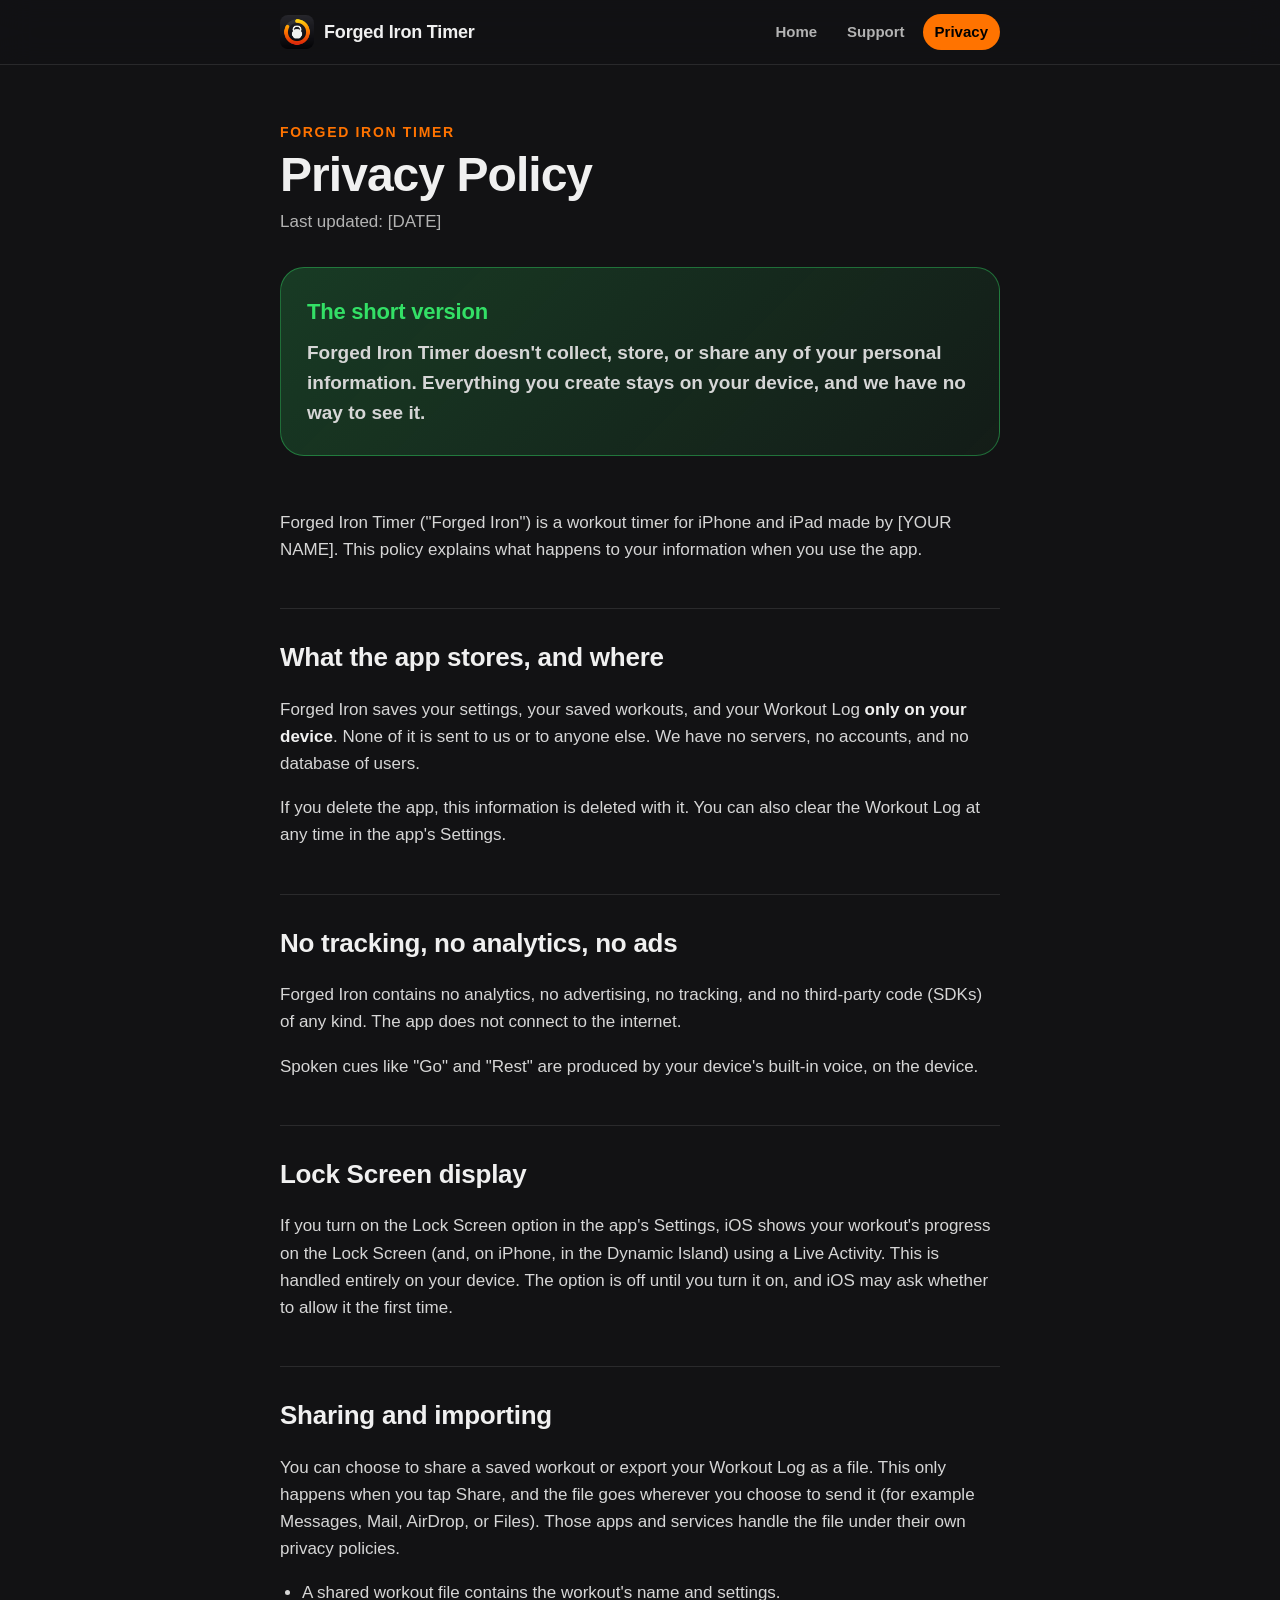
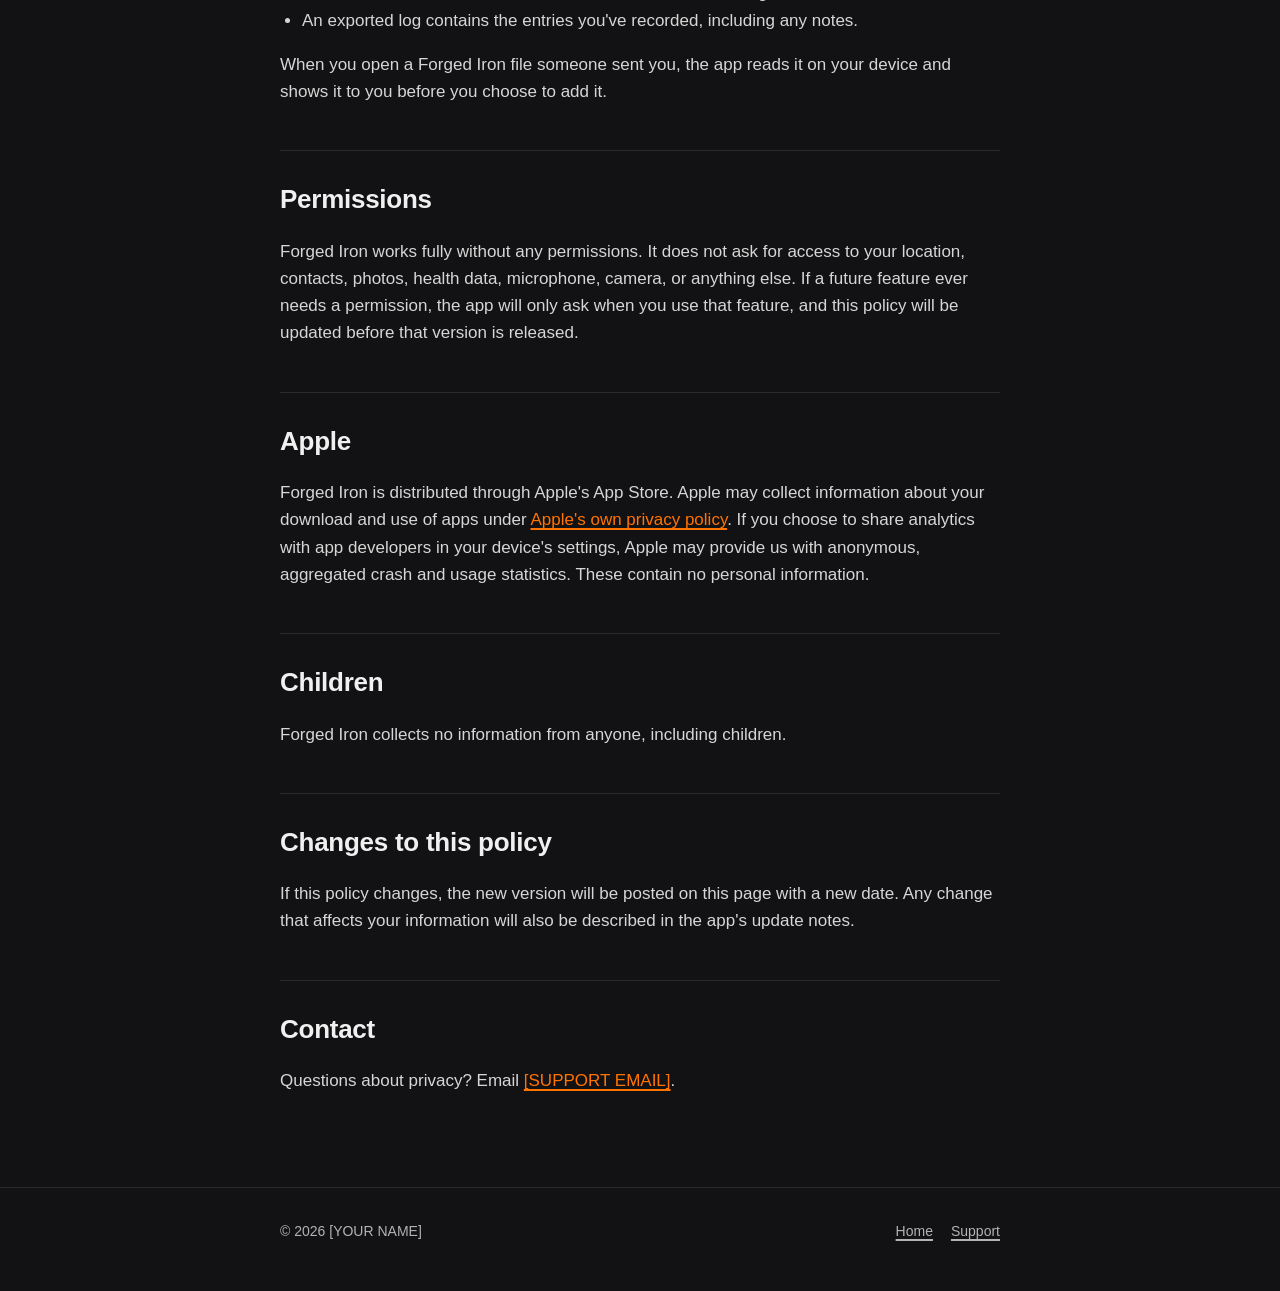
==== privacy.html @ dd50a9f7 "Add files via upload" ====
<!DOCTYPE html>
<html lang="en">
<head>
    <meta charset="utf-8">
    <meta name="viewport" content="width=device-width, initial-scale=1">
    <title>Privacy Policy — Forged Iron Timer</title>
    <meta name="description" content="Forged Iron Timer collects no personal information. Everything stays on your device.">
    <meta name="theme-color" content="#121214">
    <link rel="icon" href="favicon.png">
    <link rel="apple-touch-icon" href="apple-touch-icon.png">
    <link rel="stylesheet" href="style.css">
</head>
<body>
    <header class="site-header">
        <div class="wrap">
            <a class="brand" href="./"><img src="icon.png" alt=""><span>Forged Iron Timer</span></a>
            <nav class="site-nav">
                <a href="./">Home</a>
                <a href="support.html">Support</a>
                <a href="privacy.html" aria-current="page">Privacy</a>
            </nav>
        </div>
    </header>

    <main class="wrap prose">
        <div class="page-title">
            <div class="eyebrow">Forged Iron Timer</div>
            <h1>Privacy Policy</h1>
            <p class="updated">Last updated: [DATE]</p>
        </div>

        <div class="callout">
            <h2>The short version</h2>
            <p>Forged Iron Timer doesn't collect, store, or share any of your personal information. Everything you create stays on your device, and we have no way to see it.</p>
        </div>

        <section>
            <p>Forged Iron Timer ("Forged Iron") is a workout timer for iPhone and iPad made by [YOUR NAME]. This policy explains what happens to your information when you use the app.</p>
        </section>

        <section>
            <h2>What the app stores, and where</h2>
            <p>Forged Iron saves your settings, your saved workouts, and your Workout Log <strong>only on your device</strong>. None of it is sent to us or to anyone else. We have no servers, no accounts, and no database of users.</p>
            <p>If you delete the app, this information is deleted with it. You can also clear the Workout Log at any time in the app's Settings.</p>
        </section>

        <section>
            <h2>No tracking, no analytics, no ads</h2>
            <p>Forged Iron contains no analytics, no advertising, no tracking, and no third-party code (SDKs) of any kind. The app does not connect to the internet.</p>
            <p>Spoken cues like "Go" and "Rest" are produced by your device's built-in voice, on the device.</p>
        </section>

        <section>
            <h2>Lock Screen display</h2>
            <p>If you turn on the Lock Screen option in the app's Settings, iOS shows your workout's progress on the Lock Screen (and, on iPhone, in the Dynamic Island) using a Live Activity. This is handled entirely on your device. The option is off until you turn it on, and iOS may ask whether to allow it the first time.</p>
        </section>

        <section>
            <h2>Sharing and importing</h2>
            <p>You can choose to share a saved workout or export your Workout Log as a file. This only happens when you tap Share, and the file goes wherever you choose to send it (for example Messages, Mail, AirDrop, or Files). Those apps and services handle the file under their own privacy policies.</p>
            <ul>
                <li>A shared workout file contains the workout's name and settings.</li>
                <li>An exported log contains the entries you've recorded, including any notes.</li>
            </ul>
            <p>When you open a Forged Iron file someone sent you, the app reads it on your device and shows it to you before you choose to add it.</p>
        </section>

        <section>
            <h2>Permissions</h2>
            <p>Forged Iron works fully without any permissions. It does not ask for access to your location, contacts, photos, health data, microphone, camera, or anything else. If a future feature ever needs a permission, the app will only ask when you use that feature, and this policy will be updated before that version is released.</p>
        </section>

        <section>
            <h2>Apple</h2>
            <p>Forged Iron is distributed through Apple's App Store. Apple may collect information about your download and use of apps under <a href="https://www.apple.com/legal/privacy/">Apple's own privacy policy</a>. If you choose to share analytics with app developers in your device's settings, Apple may provide us with anonymous, aggregated crash and usage statistics. These contain no personal information.</p>
        </section>

        <section>
            <h2>Children</h2>
            <p>Forged Iron collects no information from anyone, including children.</p>
        </section>

        <section>
            <h2>Changes to this policy</h2>
            <p>If this policy changes, the new version will be posted on this page with a new date. Any change that affects your information will also be described in the app's update notes.</p>
        </section>

        <section>
            <h2>Contact</h2>
            <p>Questions about privacy? Email <a href="mailto:[SUPPORT EMAIL]">[SUPPORT EMAIL]</a>.</p>
        </section>
    </main>

    <footer class="site-footer">
        <div class="wrap">
            <span>© 2026 [YOUR NAME]</span>
            <nav>
                <a href="./">Home</a>
                <a href="support.html">Support</a>
            </nav>
        </div>
    </footer>
</body>
</html>
---- style.css ----
/* Forged Iron Timer website.
   Colors match Shared/Theme.swift in the app. No web fonts, scripts, or outside
   requests, so the site keeps the app's no-tracking promise too. */

:root {
    --background: #121214;
    --surface: #26262b;
    --surface-raised: #2f2f35;
    --text: #f0f0f0;
    --muted: #b3b3b3;
    --line: rgba(255, 255, 255, 0.1);

    --forge: #ff7300;   /* EMOM, accent */
    --volt: #00d1ff;
    --blaze: #ff2e8c;   /* Tabata */
    --surge: #b880ff;   /* Countdown */
    --chalk: #f0f0f0;   /* For Time */
    --steel: #6ba3ff;   /* Custom */
    --lime: #c2ff1a;
    --ready: #ffd600;
    --done: #33e066;

    --radius: 24px;
    --width: 760px;
    --font: ui-rounded, "SF Pro Rounded", -apple-system, BlinkMacSystemFont, "Segoe UI", Roboto, sans-serif;
    color-scheme: dark;
}

* { box-sizing: border-box; }

html { -webkit-text-size-adjust: 100%; }

body {
    margin: 0;
    background: var(--background);
    color: var(--text);
    font-family: var(--font);
    font-size: 17px;
    line-height: 1.6;
}

a { color: var(--forge); text-decoration-thickness: 2px; text-underline-offset: 3px; }
a:hover { color: var(--ready); }

.wrap { max-width: var(--width); margin: 0 auto; padding: 0 20px; }

/* ---------- Header ---------- */

.site-header {
    position: sticky;
    top: 0;
    z-index: 10;
    background: rgba(18, 18, 20, 0.85);
    backdrop-filter: blur(16px);
    -webkit-backdrop-filter: blur(16px);
    border-bottom: 1px solid var(--line);
}

.site-header .wrap {
    display: flex;
    align-items: center;
    justify-content: space-between;
    height: 64px;
}

.brand {
    display: flex;
    align-items: center;
    gap: 10px;
    color: var(--text);
    font-weight: 900;
    font-size: 18px;
    letter-spacing: -0.01em;
    text-decoration: none;
}

.brand img { width: 34px; height: 34px; border-radius: 8px; }
.brand:hover { color: var(--text); }

.site-nav { display: flex; gap: 6px; }

.site-nav a {
    color: var(--muted);
    font-weight: 700;
    font-size: 15px;
    text-decoration: none;
    padding: 6px 12px;
    border-radius: 999px;
}

.site-nav a:hover { color: var(--text); background: var(--surface); }
.site-nav a[aria-current="page"] { color: #000; background: var(--forge); }

/* ---------- Hero ---------- */

.hero {
    text-align: center;
    padding: 72px 0 48px;
    background:
        radial-gradient(ellipse 60% 50% at 50% 0%, rgba(255, 115, 0, 0.22), transparent 70%);
}

.hero .app-icon {
    width: 132px;
    height: 132px;
    border-radius: 30px;
    box-shadow: 0 20px 60px rgba(255, 115, 0, 0.35);
}

.hero h1 {
    margin: 28px 0 8px;
    font-size: clamp(40px, 9vw, 64px);
    font-weight: 900;
    line-height: 1.05;
    letter-spacing: -0.03em;
}

.hero .tagline {
    margin: 0 auto;
    max-width: 520px;
    color: var(--muted);
    font-size: 20px;
    font-weight: 600;
}

.hero .tagline strong { color: var(--forge); }

.button {
    display: inline-flex;
    align-items: center;
    gap: 10px;
    margin-top: 32px;
    padding: 16px 30px;
    border-radius: 999px;
    background: var(--forge);
    color: #000;
    font-size: 19px;
    font-weight: 900;
    text-decoration: none;
    transition: transform 0.15s ease;
}

.button:hover { color: #000; transform: scale(1.04); }
.button svg { width: 22px; height: 22px; }

.coming-soon { margin-top: 12px; color: var(--muted); font-size: 14px; }

/* ---------- Page title (privacy, support) ---------- */

.page-title { padding: 56px 0 8px; }

.page-title .eyebrow {
    color: var(--forge);
    font-size: 14px;
    font-weight: 900;
    letter-spacing: 0.12em;
    text-transform: uppercase;
}

.page-title h1 {
    margin: 6px 0 6px;
    font-size: clamp(34px, 7vw, 48px);
    font-weight: 900;
    line-height: 1.1;
    letter-spacing: -0.02em;
}

.page-title .updated { color: var(--muted); margin: 0; }

/* ---------- Sections ---------- */

section { padding: 28px 0; }

h2 {
    margin: 0 0 14px;
    font-size: 26px;
    font-weight: 900;
    letter-spacing: -0.01em;
}

.section-label {
    margin: 0 0 16px;
    color: var(--muted);
    font-size: 14px;
    font-weight: 900;
    letter-spacing: 0.12em;
    text-transform: uppercase;
}

/* Bright mode tiles with black text, like the app's home screen. */
.modes {
    display: grid;
    grid-template-columns: repeat(auto-fit, minmax(220px, 1fr));
    gap: 12px;
}

.mode {
    padding: 20px;
    border-radius: var(--radius);
    color: #000;
}

.mode h3 { margin: 0 0 4px; font-size: 22px; font-weight: 900; line-height: 1.2; }
.mode p { margin: 0; font-size: 15px; font-weight: 600; line-height: 1.4; opacity: 0.8; }

.mode.emom { background: var(--forge); }
.mode.tabata { background: var(--blaze); }
.mode.amrap { background: var(--surge); }
.mode.fortime { background: var(--chalk); }
.mode.custom { background: var(--steel); }
.mode.rest { background: var(--volt); }
.mode.stopwatch { background: var(--lime); grid-column: 1 / -1; } /* Fills the last row instead of sitting alone. */

/* Dark cards for features, promises, and policy sections. */
.cards {
    display: grid;
    grid-template-columns: repeat(auto-fit, minmax(220px, 1fr));
    gap: 12px;
}

.card {
    padding: 22px;
    border-radius: var(--radius);
    background: var(--surface);
}

.card h3 {
    display: flex;
    align-items: center;
    gap: 10px;
    margin: 0 0 6px;
    font-size: 19px;
    font-weight: 900;
}

.card p { margin: 0; color: var(--muted); font-size: 15.5px; }

.dot {
    flex: none;
    width: 12px;
    height: 12px;
    border-radius: 50%;
    background: var(--forge);
}

.dot.done { background: var(--done); }
.dot.volt { background: var(--volt); }
.dot.blaze { background: var(--blaze); }
.dot.surge { background: var(--surge); }
.dot.steel { background: var(--steel); }
.dot.ready { background: var(--ready); }

/* The highlighted "short version" box. */
.callout {
    margin: 24px 0 8px;
    padding: 26px;
    border-radius: var(--radius);
    background: linear-gradient(135deg, rgba(51, 224, 102, 0.2), rgba(51, 224, 102, 0.05));
    border: 1px solid rgba(51, 224, 102, 0.4);
}

.callout h2 { color: var(--done); font-size: 22px; margin-bottom: 8px; }
.callout p { margin: 0; font-size: 19px; font-weight: 700; }

/* Long-form text (privacy policy). */
.prose section { border-top: 1px solid var(--line); }
.prose section:first-of-type { border-top: 0; }
.prose p, .prose li { color: #d6d6d6; }
.prose strong { color: var(--text); }
.prose ul { padding-left: 22px; }

/* ---------- Support ---------- */

.contact {
    display: flex;
    flex-wrap: wrap;
    align-items: center;
    justify-content: space-between;
    gap: 16px;
    margin: 24px 0 8px;
    padding: 26px;
    border-radius: var(--radius);
    background: var(--forge);
    color: #000;
}

.contact h2 { margin: 0 0 4px; font-size: 24px; }
.contact p { margin: 0; font-weight: 600; }

.contact a.email {
    padding: 12px 22px;
    border-radius: 999px;
    background: #000;
    color: var(--forge);
    font-weight: 900;
    text-decoration: none;
    word-break: break-all;
}

.contact a.email:hover { color: var(--ready); }

.checklist { list-style: none; margin: 0; padding: 0; display: grid; gap: 10px; }

.checklist li {
    display: flex;
    gap: 12px;
    align-items: baseline;
    padding: 14px 18px;
    border-radius: 16px;
    background: var(--surface);
}

.checklist li::before { content: "✓"; color: var(--done); font-weight: 900; }

.faq { display: grid; gap: 10px; }

.faq details {
    border-radius: 18px;
    background: var(--surface);
    overflow: hidden;
}

.faq summary {
    display: flex;
    justify-content: space-between;
    align-items: center;
    gap: 16px;
    padding: 18px 22px;
    font-size: 17.5px;
    font-weight: 800;
    cursor: pointer;
    list-style: none;
}

.faq summary::-webkit-details-marker { display: none; }

.faq summary::after {
    content: "+";
    flex: none;
    display: grid;
    place-items: center;
    width: 30px;
    height: 30px;
    border-radius: 50%;
    background: var(--forge);
    color: #000;
    font-size: 22px;
    font-weight: 900;
    line-height: 1;
    transition: transform 0.2s ease;
}

.faq details[open] summary::after { transform: rotate(45deg); }
.faq details[open] summary { background: var(--surface-raised); }
.faq details p { margin: 0; padding: 16px 22px 20px; color: #d6d6d6; }

/* ---------- Footer ---------- */

.site-footer {
    margin-top: 48px;
    padding: 32px 0 48px;
    border-top: 1px solid var(--line);
    color: var(--muted);
    font-size: 14px;
}

.site-footer .wrap {
    display: flex;
    flex-wrap: wrap;
    justify-content: space-between;
    gap: 12px;
}

.site-footer a { color: var(--muted); }
.site-footer a:hover { color: var(--text); }
.site-footer nav { display: flex; gap: 18px; }

@media (max-width: 520px) {
    .site-header .brand span { display: none; }
    .hero { padding-top: 48px; }
    .contact { flex-direction: column; align-items: flex-start; }
}

@media (prefers-reduced-motion: reduce) {
    * { transition: none !important; }
}
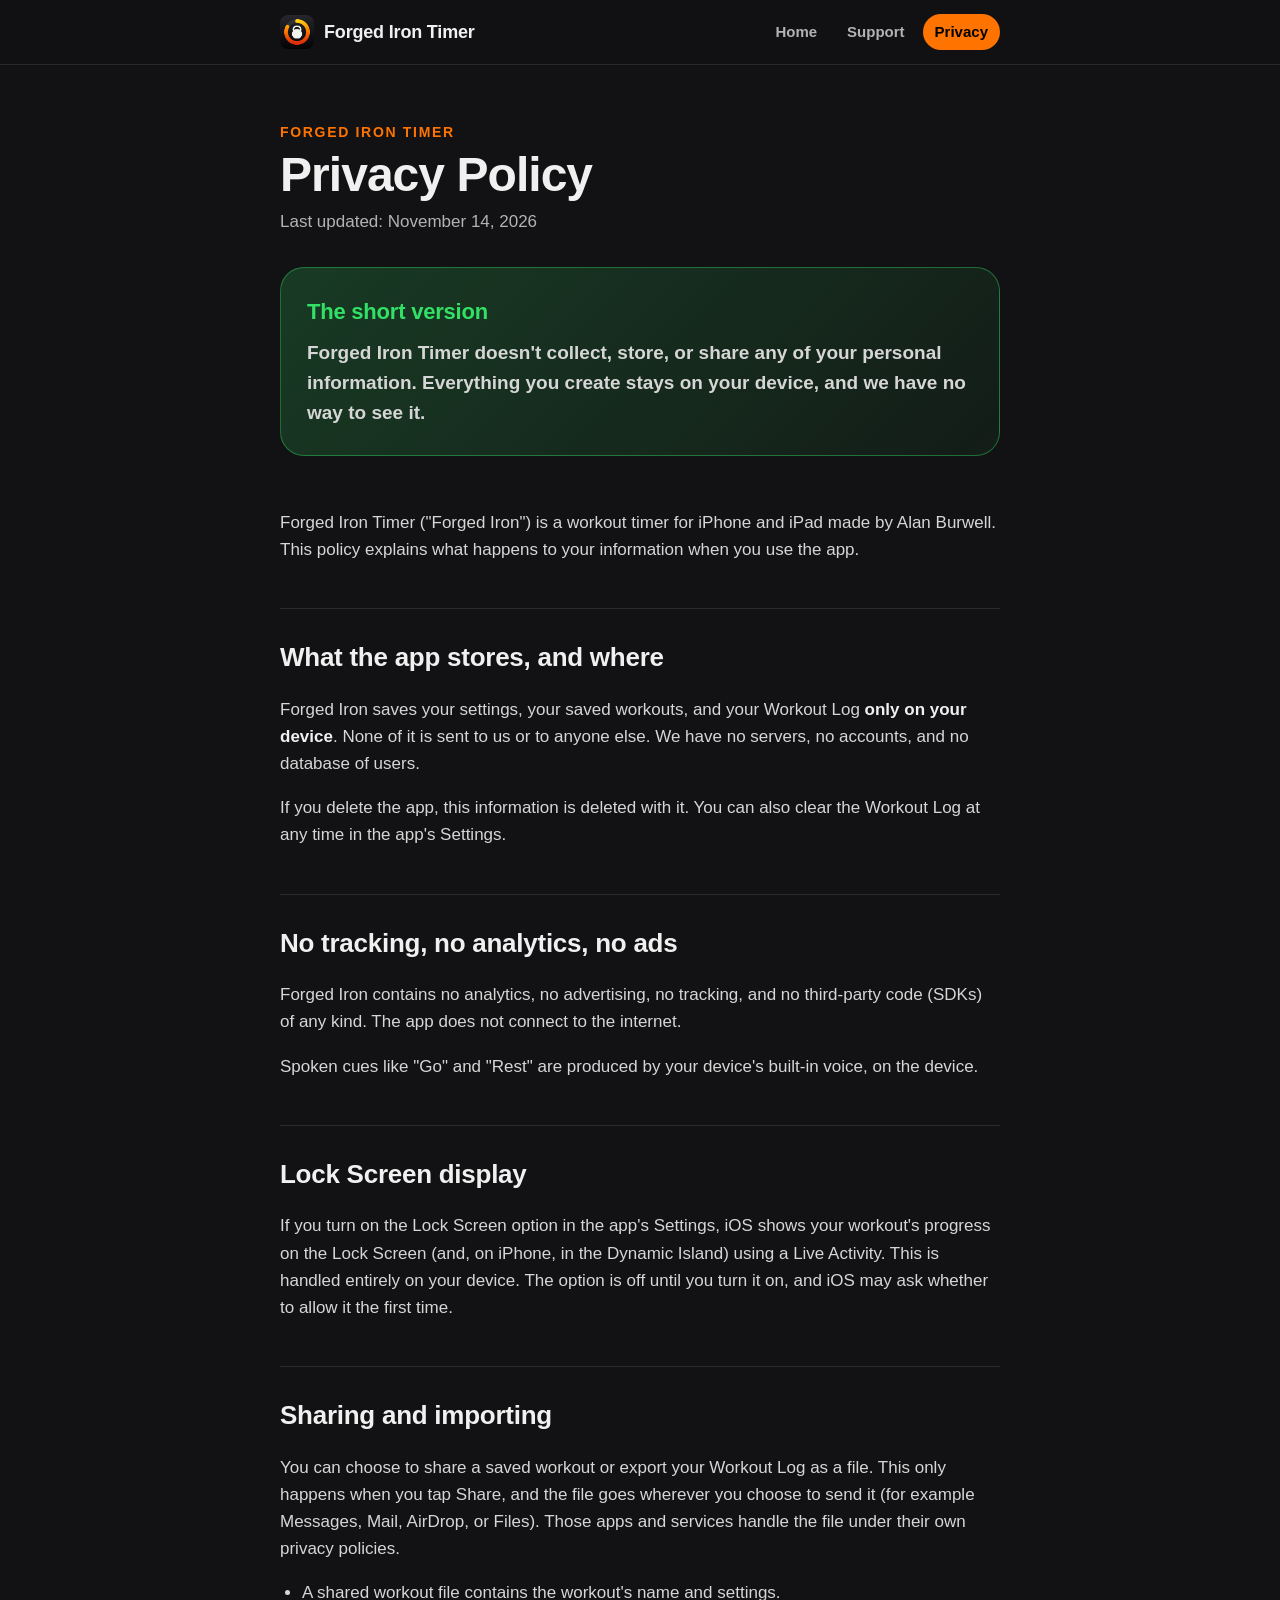
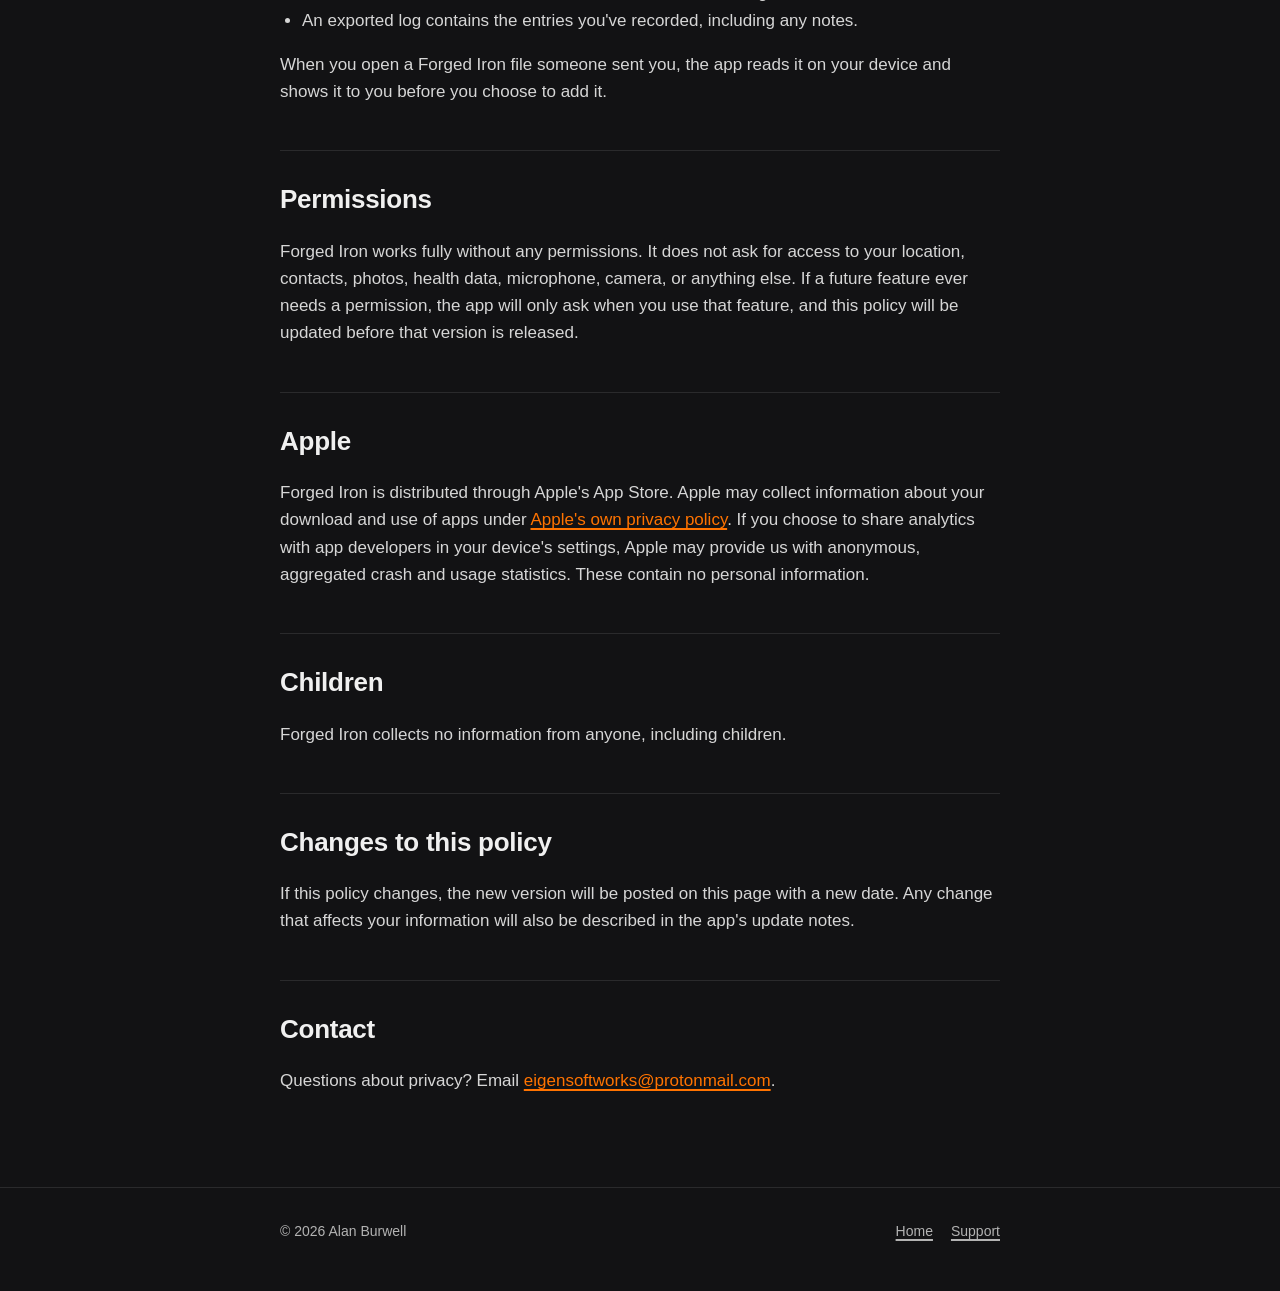
==== commit a7a65f89: "Add files via upload" ====
--- a/privacy.html
+++ b/privacy.html
@@ -26,7 +26,7 @@
         <div class="page-title">
             <div class="eyebrow">Forged Iron Timer</div>
             <h1>Privacy Policy</h1>
-            <p class="updated">Last updated: [DATE]</p>
+            <p class="updated">Last updated: November 14, 2026</p>
         </div>
 
         <div class="callout">
@@ -35,7 +35,7 @@
         </div>
 
         <section>
-            <p>Forged Iron Timer ("Forged Iron") is a workout timer for iPhone and iPad made by [YOUR NAME]. This policy explains what happens to your information when you use the app.</p>
+            <p>Forged Iron Timer ("Forged Iron") is a workout timer for iPhone and iPad made by Alan Burwell. This policy explains what happens to your information when you use the app.</p>
         </section>
 
         <section>
@@ -87,13 +87,13 @@
 
         <section>
             <h2>Contact</h2>
-            <p>Questions about privacy? Email <a href="mailto:[SUPPORT EMAIL]">[SUPPORT EMAIL]</a>.</p>
+            <p>Questions about privacy? Email <a href="mailto:eigensoftworks@protonmail.com">eigensoftworks@protonmail.com</a>.</p>
         </section>
     </main>
 
     <footer class="site-footer">
         <div class="wrap">
-            <span>© 2026 [YOUR NAME]</span>
+            <span>© 2026 Alan Burwell</span>
             <nav>
                 <a href="./">Home</a>
                 <a href="support.html">Support</a>
--- a/style.css
+++ b/style.css
@@ -11,12 +11,12 @@
     --line: rgba(255, 255, 255, 0.1);
 
     --forge: #ff7300;   /* EMOM, accent */
-    --volt: #00d1ff;
+    --volt: #00d1ff;    /* Stopwatch */
     --blaze: #ff2e8c;   /* Tabata */
     --surge: #b880ff;   /* Countdown */
     --chalk: #f0f0f0;   /* For Time */
     --steel: #6ba3ff;   /* Custom */
-    --lime: #c2ff1a;
+    --lime: #c2ff1a;    /* Rest Timer */
     --ready: #ffd600;
     --done: #33e066;
 
@@ -141,6 +141,9 @@
 }
 
 .button:hover { color: #000; transform: scale(1.04); }
+/* Before launch the button isn't a link yet; it stays visible but doesn't react. */
+.button.disabled { cursor: default; }
+.button.disabled:hover { transform: none; }
 .button svg { width: 22px; height: 22px; }
 
 .coming-soon { margin-top: 12px; color: var(--muted); font-size: 14px; }
@@ -208,8 +211,8 @@
 .mode.amrap { background: var(--surge); }
 .mode.fortime { background: var(--chalk); }
 .mode.custom { background: var(--steel); }
-.mode.rest { background: var(--volt); }
-.mode.stopwatch { background: var(--lime); grid-column: 1 / -1; } /* Fills the last row instead of sitting alone. */
+.mode.rest { background: var(--lime); }
+.mode.stopwatch { background: var(--volt); grid-column: 1 / -1; } /* Fills the last row instead of sitting alone. */
 
 /* Dark cards for features, promises, and policy sections. */
 .cards {
